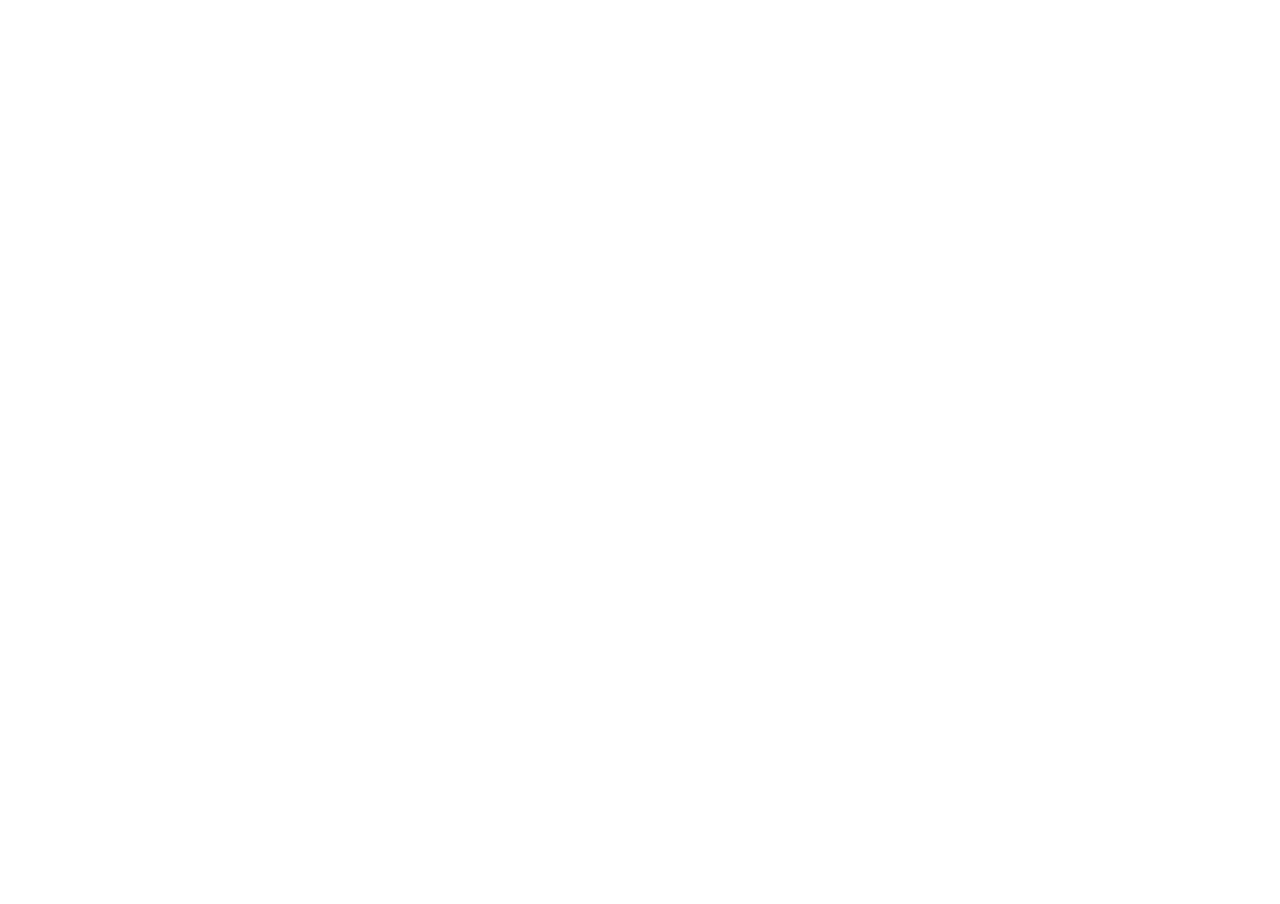
==== docs/index.html @ 376972dc "Add initial index.html for Luck Add docs/index.html embedding live appArcade" ====
<!DOCTYPE html>
<html>
  <head>
    <meta charset="UTF-8">
    <title>Luck Arcade</title>
    <style>
      html, body, iframe { height: 100%; margin: 0; padding: 0; border: 0; }
    </style>
  </head>
  <body>
    <iframe src="https://luck-arcade.streamlit.app" width="100%" height="100%" frameborder="0"></iframe>
  </body>
</html>
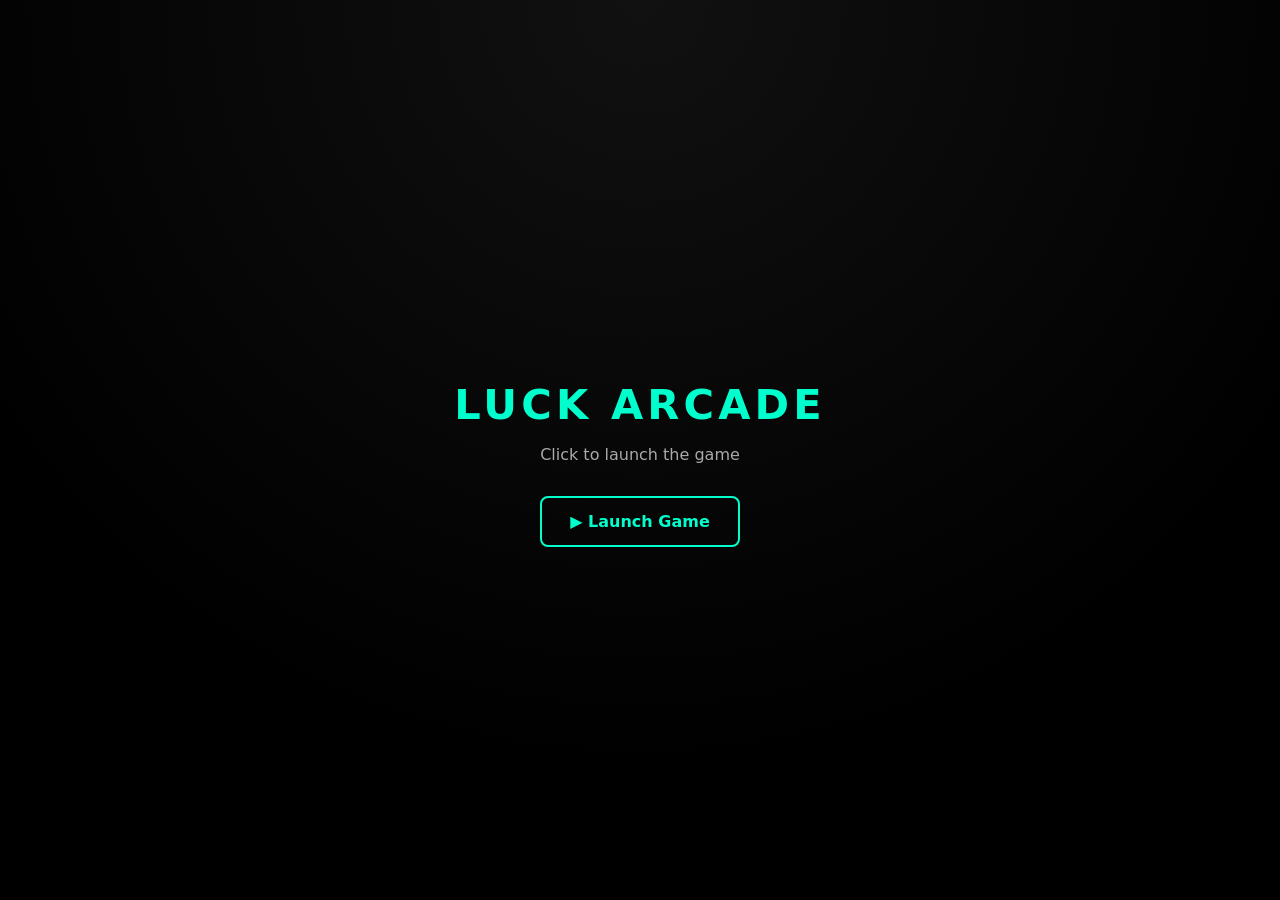
==== commit 76ff3810: "Enhance index.html with new styles and layout Updated HTML structure and styling for Luck Arcade pag" ====
--- a/docs/index.html
+++ b/docs/index.html
@@ -1,13 +1,66 @@
 <!DOCTYPE html>
-<html>
-  <head>
-    <meta charset="UTF-8">
-    <title>Luck Arcade</title>
-    <style>
-      html, body, iframe { height: 100%; margin: 0; padding: 0; border: 0; }
-    </style>
-  </head>
-  <body>
-    <iframe src="https://luck-arcade.streamlit.app" width="100%" height="100%" frameborder="0"></iframe>
-  </body>
+<html lang="en">
+<head>
+  <meta charset="UTF-8" />
+  <title>Luck Arcade</title>
+
+  <style>
+    body {
+      margin: 0;
+      height: 100vh;
+      background: radial-gradient(circle at top, #111 0%, #000 70%);
+      color: #00ffcc;
+      font-family: system-ui, -apple-system, BlinkMacSystemFont, "Segoe UI", sans-serif;
+      display: flex;
+      align-items: center;
+      justify-content: center;
+    }
+
+    .container {
+      text-align: center;
+    }
+
+    h1 {
+      font-size: 2.6rem;
+      letter-spacing: 0.1em;
+      margin-bottom: 0.8rem;
+    }
+
+    p {
+      color: #aaa;
+      margin-bottom: 2rem;
+    }
+
+    a.button {
+      display: inline-block;
+      padding: 14px 28px;
+      border: 2px solid #00ffcc;
+      color: #00ffcc;
+      text-decoration: none;
+      font-weight: 600;
+      border-radius: 8px;
+      transition: all 0.2s ease;
+    }
+
+    a.button:hover {
+      background: #00ffcc;
+      color: #000;
+    }
+  </style>
+</head>
+<body>
+  <div class="container">
+    <h1>LUCK ARCADE</h1>
+    <p>Click to launch the game</p>
+
+    <a
+      class="button"
+      href="https://demo-ap.streamlit.app/"
+      target="_blank"
+      rel="noopener"
+    >
+      ▶ Launch Game
+    </a>
+  </div>
+</body>
 </html>
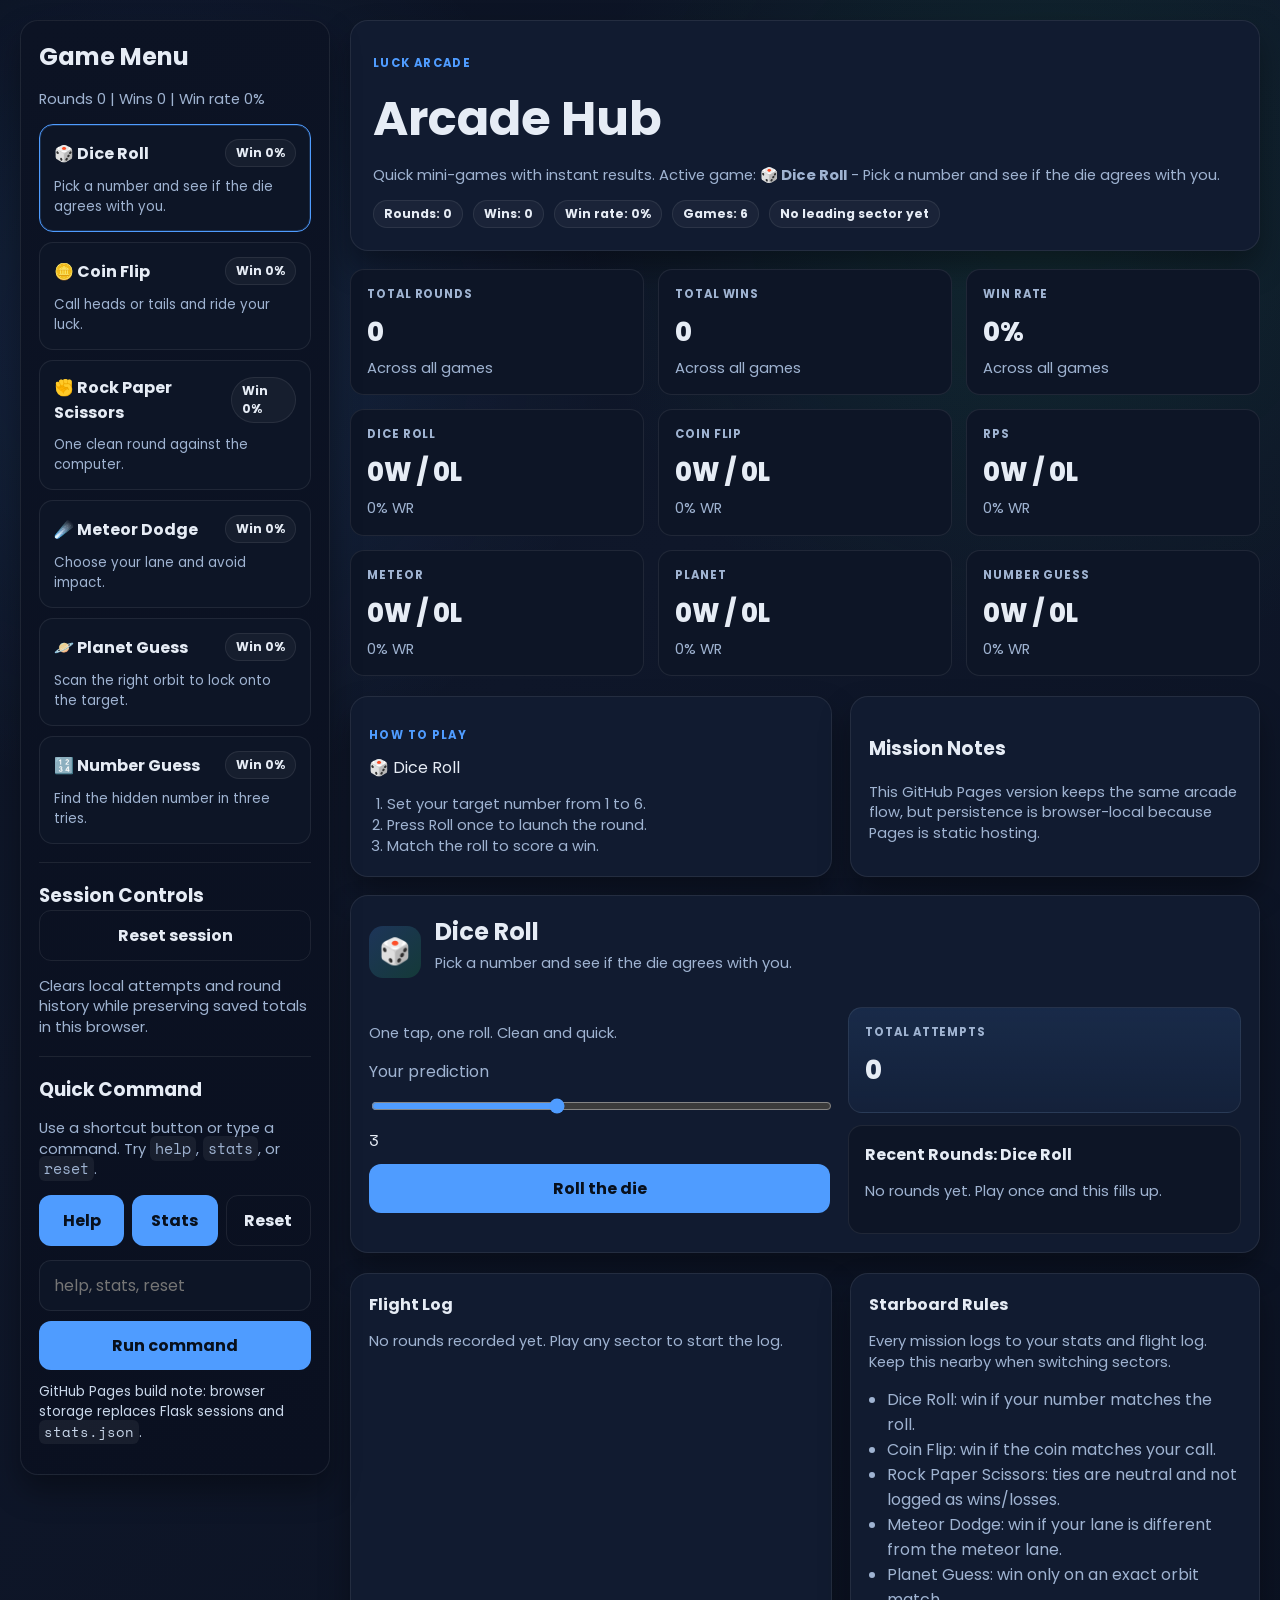
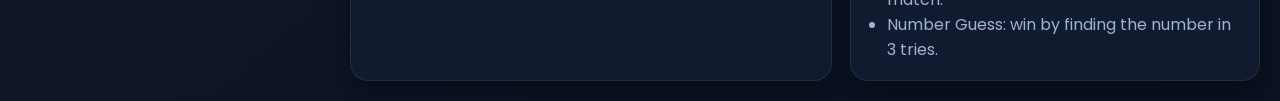
==== commit 3aba24e2: "Deploy static arcade build to GitHub Pages" ====
--- a/docs/index.html
+++ b/docs/index.html
@@ -1,66 +1,16 @@
-<!DOCTYPE html>
+<!doctype html>
 <html lang="en">
 <head>
-  <meta charset="UTF-8" />
+  <meta charset="utf-8">
+  <meta name="viewport" content="width=device-width, initial-scale=1">
   <title>Luck Arcade</title>
-
-  <style>
-    body {
-      margin: 0;
-      height: 100vh;
-      background: radial-gradient(circle at top, #111 0%, #000 70%);
-      color: #00ffcc;
-      font-family: system-ui, -apple-system, BlinkMacSystemFont, "Segoe UI", sans-serif;
-      display: flex;
-      align-items: center;
-      justify-content: center;
-    }
-
-    .container {
-      text-align: center;
-    }
-
-    h1 {
-      font-size: 2.6rem;
-      letter-spacing: 0.1em;
-      margin-bottom: 0.8rem;
-    }
-
-    p {
-      color: #aaa;
-      margin-bottom: 2rem;
-    }
-
-    a.button {
-      display: inline-block;
-      padding: 14px 28px;
-      border: 2px solid #00ffcc;
-      color: #00ffcc;
-      text-decoration: none;
-      font-weight: 600;
-      border-radius: 8px;
-      transition: all 0.2s ease;
-    }
-
-    a.button:hover {
-      background: #00ffcc;
-      color: #000;
-    }
-  </style>
+  <link rel="preconnect" href="https://fonts.googleapis.com">
+  <link rel="preconnect" href="https://fonts.gstatic.com" crossorigin>
+  <link href="https://fonts.googleapis.com/css2?family=Poppins:wght@400;500;600;700;800&family=Space+Mono:wght@400;700&display=swap" rel="stylesheet">
+  <link rel="stylesheet" href="styles.css">
 </head>
 <body>
-  <div class="container">
-    <h1>LUCK ARCADE</h1>
-    <p>Click to launch the game</p>
-
-    <a
-      class="button"
-      href="https://demo-ap.streamlit.app/"
-      target="_blank"
-      rel="noopener"
-    >
-      ▶ Launch Game
-    </a>
-  </div>
+  <div id="app"></div>
+  <script src="app.js"></script>
 </body>
 </html>
--- a/docs/styles.css
+++ b/docs/styles.css
@@ -0,0 +1,248 @@
+:root {
+  --bg: #0f172a;
+  --panel: #111b30;
+  --panel-2: #0d1526;
+  --text: #e6ecf5;
+  --muted: #9fb3d1;
+  --accent: #4f9cff;
+  --accent-2: #22c55e;
+  --danger: #ef4444;
+  --edge: rgba(255, 255, 255, 0.08);
+  --shadow: 0 16px 30px rgba(0, 0, 0, 0.35);
+}
+
+* { box-sizing: border-box; }
+html, body {
+  margin: 0;
+  min-height: 100%;
+  font-family: "Poppins", sans-serif;
+  color: var(--text);
+  background:
+    radial-gradient(circle at 12% 20%, rgba(79,156,255,0.12), transparent 26%),
+    radial-gradient(circle at 82% 12%, rgba(34,197,94,0.10), transparent 26%),
+    linear-gradient(140deg, #0b1222 0%, #0f172a 40%, #0b1222 100%);
+}
+
+a { color: inherit; text-decoration: none; }
+button, input { font: inherit; }
+
+.app-shell {
+  max-width: 1380px;
+  margin: 0 auto;
+  padding: 20px;
+  display: grid;
+  grid-template-columns: 310px minmax(0, 1fr);
+  gap: 20px;
+}
+
+.panel {
+  border-radius: 18px;
+  border: 1px solid var(--edge);
+  background: var(--panel);
+  box-shadow: var(--shadow);
+}
+
+.sidebar {
+  padding: 18px;
+  position: sticky;
+  top: 20px;
+  height: fit-content;
+  background: linear-gradient(160deg, #0c1324 0%, #0a1020 100%);
+}
+
+.sidebar h2, .sidebar h3, .hero-title, .game-title, .brief-title { margin: 0; }
+.sidebar-copy, .sidebar-note, .metric-subtext, .history-empty, .feed-item, .rulebook-copy, .rulebook-list li, .brief-list li, .game-subtitle, .hero-copy, .result-text, label, .game-tip {
+  color: var(--muted);
+}
+.sidebar-copy, .sidebar-note, .metric-subtext, .history-empty, .feed-item, .rulebook-copy, .brief-list li, .game-subtitle, .hero-copy, .result-text, .game-tip { font-size: 0.92rem; line-height: 1.4; }
+.sidebar-section { margin-top: 18px; padding-top: 18px; border-top: 1px solid var(--edge); }
+
+.game-nav { display: grid; gap: 10px; margin-top: 14px; }
+.selector-card {
+  display: block;
+  width: 100%;
+  text-align: left;
+  padding: 14px;
+  border-radius: 14px;
+  border: 1px solid var(--edge);
+  background: var(--panel-2);
+  color: var(--text);
+  cursor: pointer;
+}
+.selector-card.active { border-color: var(--accent); box-shadow: 0 0 0 1px rgba(79, 156, 255, 0.2) inset; }
+.selector-row { display: flex; justify-content: space-between; gap: 10px; align-items: center; }
+.selector-title, .history-title, .feed-title, .rulebook-title, .metric-label, .result-top, .brief-kicker, .hero-kicker {
+  font-weight: 700;
+}
+.selector-title, .history-title, .feed-title, .rulebook-title { margin: 0; }
+.selector-rate, .hero-chip {
+  border-radius: 999px;
+  border: 1px solid var(--edge);
+  background: rgba(255,255,255,0.04);
+  padding: 4px 10px;
+  font-size: 0.76rem;
+  font-weight: 700;
+}
+.selector-sub { margin: 10px 0 0; font-size: 0.84rem; color: var(--muted); }
+
+.main-content { display: grid; gap: 18px; }
+.hero { padding: 22px; }
+.hero-kicker, .brief-kicker {
+  color: var(--accent);
+  text-transform: uppercase;
+  letter-spacing: 0.12em;
+  font-size: 0.72rem;
+}
+.hero-title { font-size: clamp(2rem, 4vw, 3rem); margin-top: 8px; }
+.hero-copy { margin: 10px 0 0; max-width: 920px; }
+.hero-row { margin-top: 14px; display: flex; gap: 10px; flex-wrap: wrap; }
+
+.stats-grid {
+  display: grid;
+  grid-template-columns: repeat(3, minmax(0, 1fr));
+  gap: 14px;
+}
+.metric-card {
+  padding: 16px;
+  border-radius: 14px;
+  border: 1px solid var(--edge);
+  background: var(--panel-2);
+}
+.metric-card.accent { background: linear-gradient(180deg, rgba(79,156,255,0.12), rgba(79,156,255,0.05)); }
+.metric-label { text-transform: uppercase; letter-spacing: 0.08em; font-size: 0.72rem; color: var(--muted); margin: 0; }
+.metric-value { font-size: 1.6rem; font-weight: 800; margin: 10px 0 6px; }
+.metric-subtext { margin: 0; }
+
+.two-col {
+  display: grid;
+  grid-template-columns: 1.08fr 0.92fr;
+  gap: 18px;
+}
+.section-gap { margin-top: 2px; }
+.brief-card, .info-panel, .game-panel, .feed-card, .rulebook { padding: 18px; }
+.brief-list, .rulebook-list, .history-card ul { padding-left: 18px; margin: 14px 0 0; }
+
+.game-heading { display: flex; gap: 14px; align-items: center; }
+.game-icon {
+  width: 52px;
+  height: 52px;
+  display: grid;
+  place-items: center;
+  border-radius: 14px;
+  background: linear-gradient(135deg, rgba(79,156,255,0.2), rgba(34,197,94,0.18));
+  font-size: 1.6rem;
+}
+.game-subtitle { margin-top: 4px; }
+.game-tip { margin: 16px 0; }
+.result-banner {
+  margin-top: 16px;
+  padding: 14px;
+  border-radius: 14px;
+  border: 1px solid var(--edge);
+  background: var(--panel-2);
+}
+.result-win { border-color: rgba(34,197,94,0.55); }
+.result-loss { border-color: rgba(239,68,68,0.55); }
+.result-neutral { border-color: rgba(255,255,255,0.14); }
+.result-top { margin: 0; font-size: 0.95rem; }
+.result-text { margin: 8px 0 0; }
+.game-layout { margin-top: 18px; }
+.game-form { display: grid; gap: 12px; }
+
+input[type="text"],
+input[type="range"] {
+  width: 100%;
+}
+
+input[type="text"] {
+  padding: 12px 14px;
+  border-radius: 12px;
+  border: 1px solid var(--edge);
+  background: var(--panel-2);
+  color: var(--text);
+}
+
+input[type="range"] {
+  accent-color: var(--accent);
+}
+
+output {
+  display: inline-block;
+  min-width: 24px;
+  font-family: "Space Mono", monospace;
+  color: var(--text);
+}
+
+.segmented {
+  display: grid;
+  grid-template-columns: repeat(2, minmax(0, 1fr));
+  gap: 8px;
+}
+.segmented.triple { grid-template-columns: repeat(3, minmax(0, 1fr)); }
+.segmented label { position: relative; }
+.segmented input { position: absolute; opacity: 0; pointer-events: none; }
+.segmented span {
+  display: block;
+  text-align: center;
+  padding: 12px;
+  border-radius: 12px;
+  border: 1px solid var(--edge);
+  background: var(--panel-2);
+  color: var(--text);
+  font-weight: 600;
+  cursor: pointer;
+}
+.segmented input:checked + span {
+  background: var(--accent);
+  color: #08101c;
+  border-color: var(--accent);
+}
+
+.button {
+  border: 0;
+  border-radius: 12px;
+  padding: 12px 14px;
+  background: var(--accent);
+  color: #08101c;
+  font-weight: 700;
+  cursor: pointer;
+}
+.button-secondary {
+  background: transparent;
+  color: var(--text);
+  border: 1px solid var(--edge);
+}
+.full { width: 100%; }
+.quick-grid { display: grid; grid-template-columns: repeat(3, 1fr); gap: 8px; margin: 14px 0; }
+.command-form { display: grid; gap: 10px; }
+.side-metrics { display: grid; gap: 12px; }
+.history-card {
+  border-radius: 14px;
+  border: 1px solid var(--edge);
+  background: var(--panel-2);
+  padding: 16px;
+}
+.feed-item + .feed-item { margin-top: 10px; padding-top: 10px; border-top: 1px solid var(--edge); }
+.note-line {
+  margin-top: 12px;
+  color: #c9d7ea;
+  font-size: 0.85rem;
+}
+
+code {
+  font-family: "Space Mono", monospace;
+  background: rgba(255,255,255,0.06);
+  padding: 2px 5px;
+  border-radius: 6px;
+}
+
+@media (max-width: 1100px) {
+  .app-shell, .two-col { grid-template-columns: 1fr; }
+  .sidebar { position: static; }
+}
+
+@media (max-width: 720px) {
+  .app-shell { padding: 14px; }
+  .stats-grid { grid-template-columns: 1fr; }
+  .quick-grid, .segmented, .segmented.triple { grid-template-columns: 1fr; }
+}
